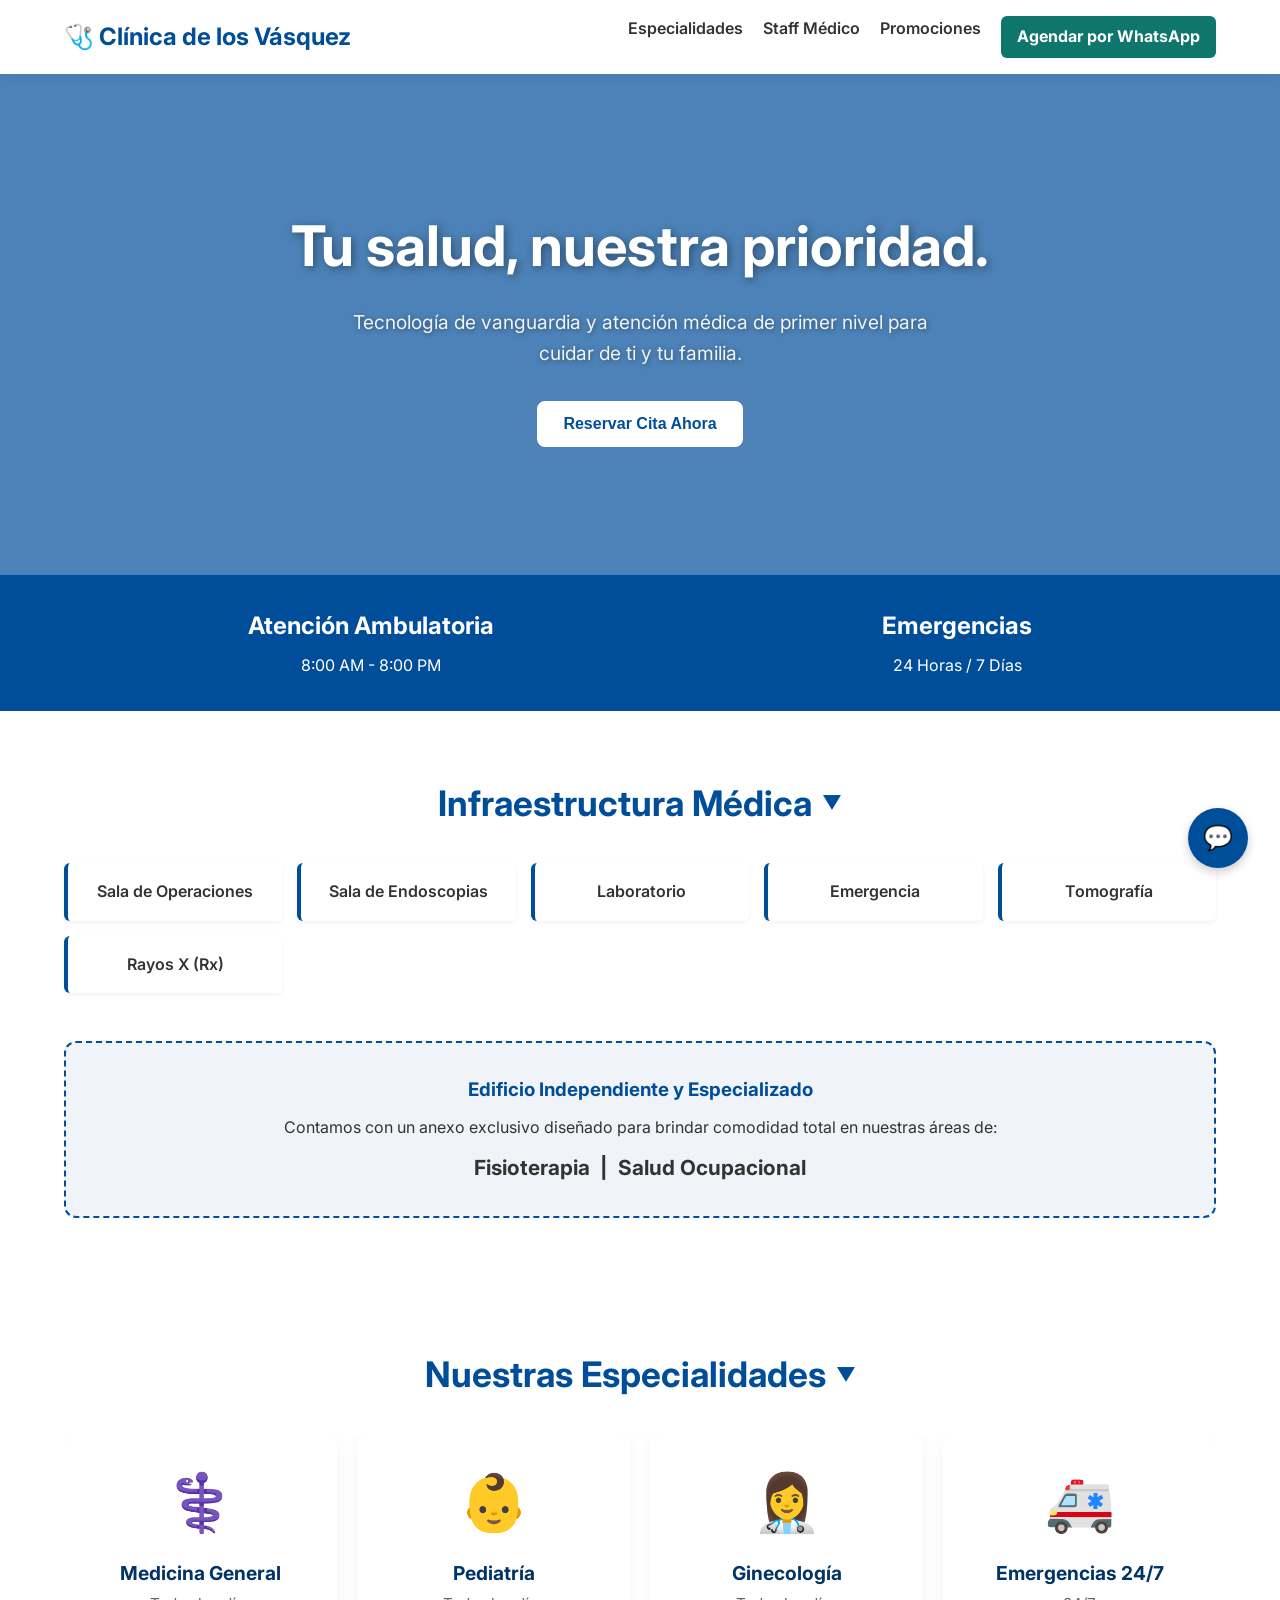
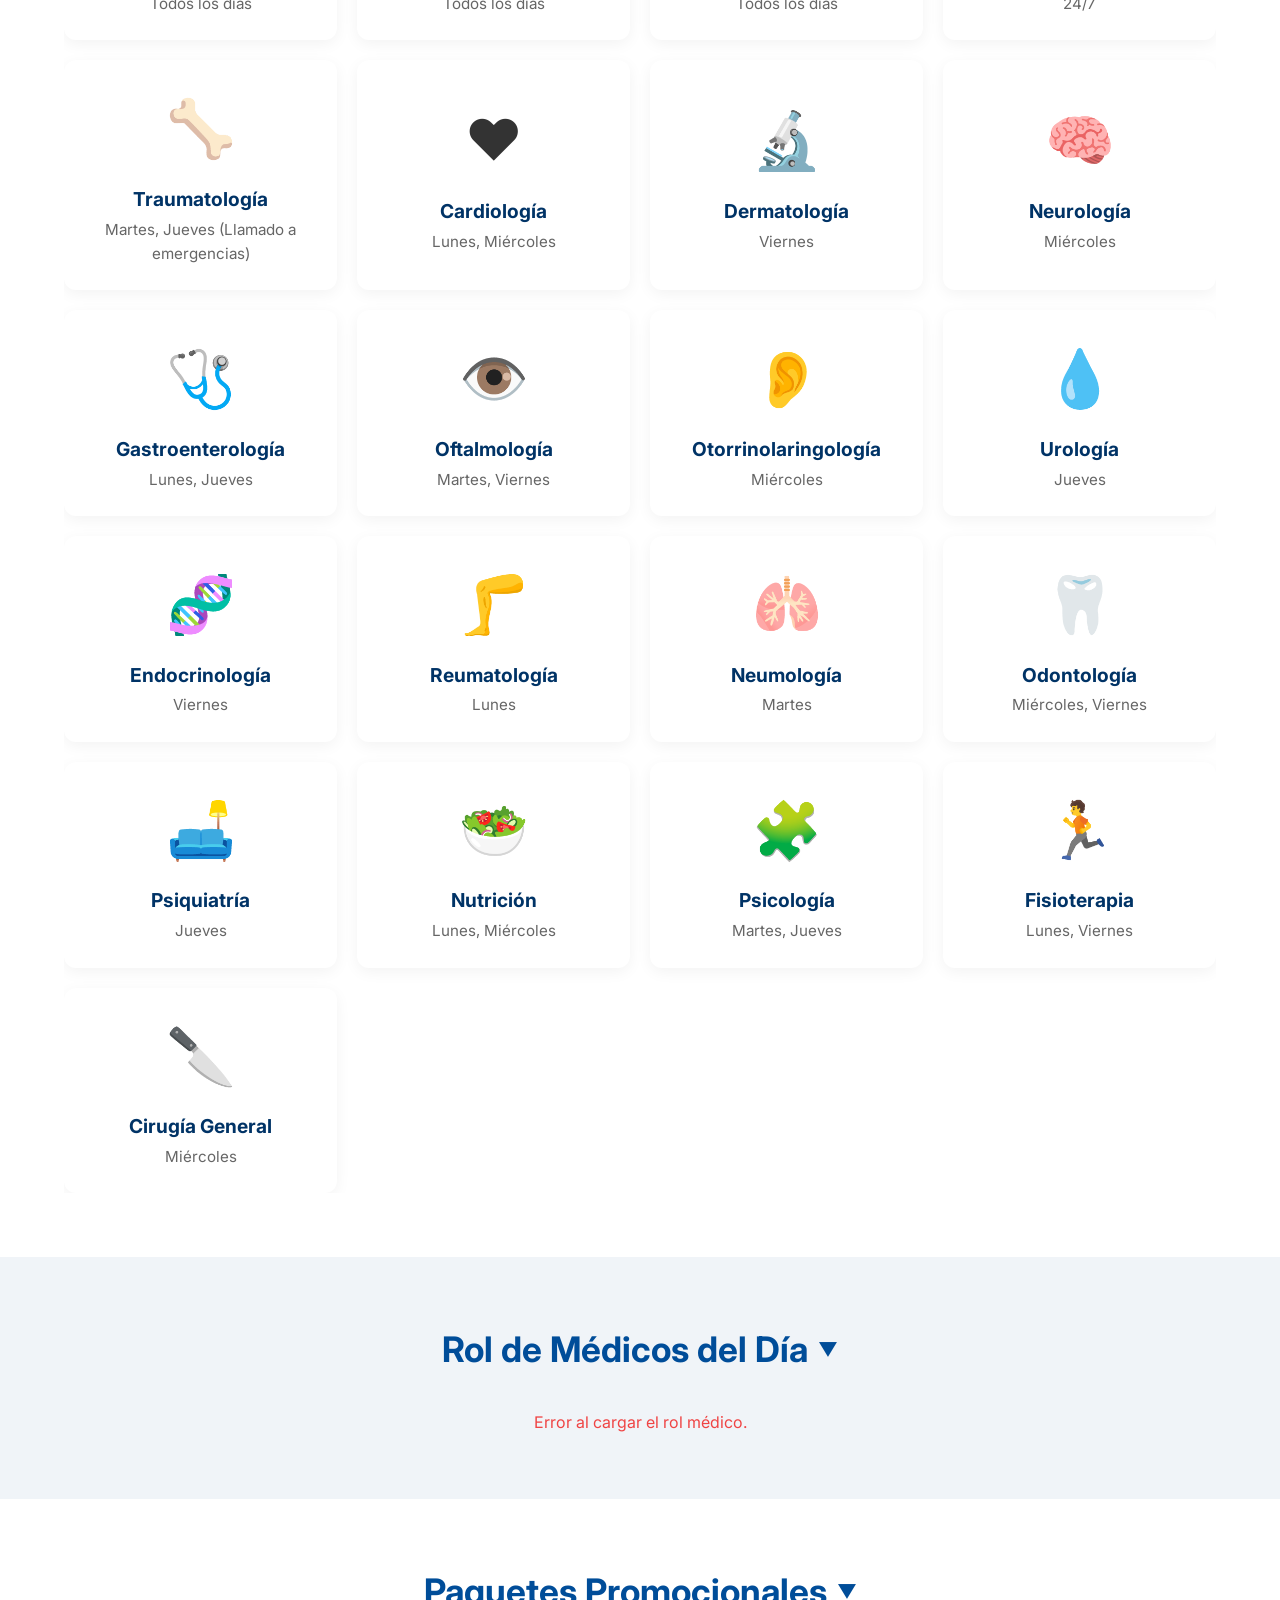
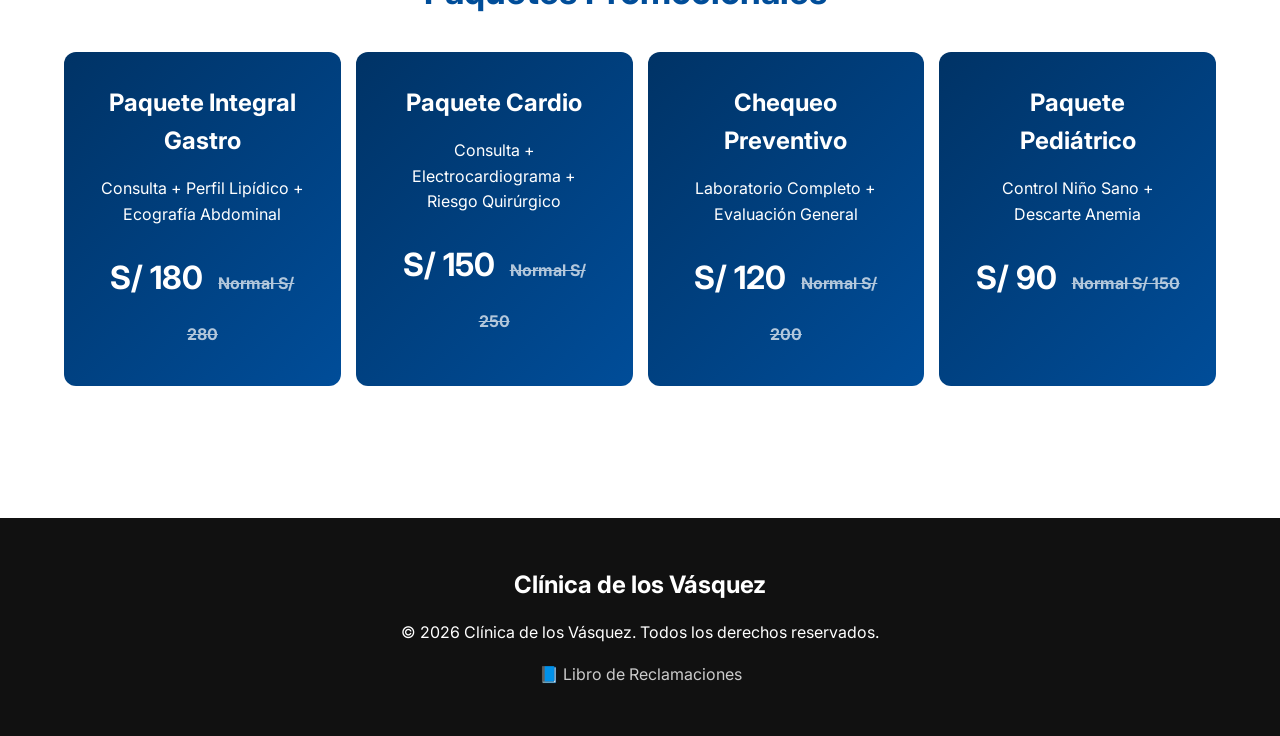
==== index.html @ d48ad659 "Change API URLs to relative paths" ====
<!DOCTYPE html>
<html lang="es">
<head>
  <meta charset="UTF-8">
  <meta name="viewport" content="width=device-width, initial-scale=1.0">
  <title>Clínica de los Vásquez | Salud y Bienestar</title>
  <style>
    @import url('https://fonts.googleapis.com/css2?family=Inter:wght@300;400;600;700&display=swap');
    
    :root {
      --primary: #004d99; /* Blue */
      --secondary: #003366; /* Darker blue */
      --accent: #f0f4f8; /* Light gray */
      --bg: #ffffff; /* White */
      --text: #333333;
      --light-text: #666666;
    }
    
    * { margin: 0; padding: 0; box-sizing: border-box; }
    
    body {
      background-color: var(--bg); color: var(--text);
      font-family: 'Inter', sans-serif; line-height: 1.6;
    }
    
    .navbar {
      background: #fff; padding: 1rem 5%;
      display: flex; justify-content: space-between; align-items: center;
      box-shadow: 0 2px 10px rgba(0,0,0,0.05); position: sticky; top: 0; z-index: 100;
    }
    .logo { font-size: 1.5rem; font-weight: 700; color: var(--primary); }
    .nav-links { display: flex; gap: 20px; }
    .nav-links a { text-decoration: none; color: var(--text); font-weight: 600; }
    
    .hero {
      position: relative;
      padding: 8rem 5%;
      text-align: center;
      color: #fff;
      overflow: hidden;
      background-size: cover;
      background-position: center;
      animation: sliderFade 30s infinite;
    }
    @keyframes sliderFade {
      0%, 25% { background-image: url('https://images.unsplash.com/photo-1519494026892-80bbd2d6fd0d?auto=format&fit=crop&q=80'); }
      33%, 58% { background-image: url('https://images.unsplash.com/photo-1551076805-e18690c5e53b?auto=format&fit=crop&q=80'); }
      66%, 91% { background-image: url('https://images.unsplash.com/photo-1581056771107-24ca5f033842?auto=format&fit=crop&q=80'); }
      100% { background-image: url('https://images.unsplash.com/photo-1519494026892-80bbd2d6fd0d?auto=format&fit=crop&q=80'); }
    }
    .hero-overlay {
      position: absolute;
      top: 0; left: 0; width: 100%; height: 100%;
      background: rgba(0, 77, 153, 0.7); /* Blue semi-transparent overlay */
      z-index: 0;
    }
    .hero h1, .hero p, .hero button { z-index: 1; position: relative; }
    .hero h1 { font-size: 3.5rem; color: #fff; margin-bottom: 1rem; text-shadow: 2px 2px 8px rgba(0,0,0,0.4); position: relative; }
    .hero p { font-size: 1.2rem; color: #f0f4f8; max-width: 600px; margin: 0 auto 2rem; text-shadow: 1px 1px 5px rgba(0,0,0,0.4); position: relative; }
    .btn {
      padding: 0.75rem 1.5rem; background: #fff; color: var(--primary);
      border: 2px solid #fff; border-radius: 8px; font-size: 1rem; font-weight: 700;
      cursor: pointer; transition: 0.3s; position: relative;
    }
    .btn:hover { background: var(--primary); color: #fff; }
    
    .section { padding: 4rem 5%; }
    .section-title { text-align: center; font-size: 2.2rem; margin-bottom: 2rem; color: var(--primary); cursor: pointer; user-select: none; display: flex; align-items: center; justify-content: center; gap: 10px; }
    .section-title::after { content: '▼'; font-size: 1.2rem; transition: transform 0.3s; }
    .section-title.collapsed::after { transform: rotate(-90deg); }
    .collapsible-content { overflow: hidden; transition: max-height 0.4s ease-out, opacity 0.4s; max-height: 2000px; opacity: 1; }
    .collapsible-content.collapsed { max-height: 0; opacity: 0; margin-bottom: 0; padding-bottom: 0; }
    
    /* Info Banner */
    .info-banner {
      background: var(--primary); color: #fff; padding: 2rem 5%;
      display: flex; justify-content: space-around; flex-wrap: wrap; gap: 20px;
    }
    .info-item { text-align: center; }
    .info-item h3 { font-size: 1.5rem; margin-bottom: 0.5rem; }

    /* Facilities Layout */
    .facilities-grid {
      display: grid; grid-template-columns: repeat(auto-fit, minmax(200px, 1fr));
      gap: 15px; margin-bottom: 3rem;
    }
    .facility-box {
      background: #fff; border-left: 4px solid var(--primary);
      padding: 1rem; border-radius: 6px; box-shadow: 0 2px 5px rgba(0,0,0,0.05);
      font-weight: 600; text-align: center;
    }
    .independent-building {
      background: var(--accent); padding: 2rem; border-radius: 12px;
      text-align: center; border: 2px dashed var(--primary); margin-top: 2rem;
    }

    /* Promo Card */
    .promo-card {
        background: linear-gradient(135deg, var(--secondary), var(--primary));
        color: white;
        padding: 2rem;
        border-radius: 12px;
        text-align: center;
        margin-bottom: 20px;
    }
    .promo-card h3 {
        font-size: 1.5rem;
        margin-bottom: 1rem;
    }
    .promo-card .price {
        margin-top: 1.5rem;
        font-size: 2rem;
        font-weight: 700;
    }
    .promo-card .price span {
        font-size: 1rem;
        text-decoration: line-through;
        opacity: 0.7;
        margin-left: 0.5rem;
    }

    /* Specialties Dropdown */
    .specialties-container {
      max-width: 600px; margin: 0 auto; background: #fff;
      border-radius: 8px; box-shadow: 0 4px 10px rgba(0,0,0,0.05); overflow: hidden;
    }
    .specialty-item {
      padding: 1rem 1.5rem; border-bottom: 1px solid #eee;
      display: flex; justify-content: space-between; align-items: center;
    }
    .specialty-item:last-child { border-bottom: none; }
    .specialty-item strong { font-size: 1.1rem; }
    .specialty-item small { color: var(--light-text); }
    
    /* Rol Médico & Especialidades */
    .rol-medico { max-width: 1200px; margin: 0 auto; display: grid; gap: 20px; grid-template-columns: repeat(auto-fit, minmax(250px, 1fr)); }
    .doctor-row {
      background: #fff; padding: 1.5rem; border-radius: 12px;
      display: flex; flex-direction: column; align-items: center; text-align: center;
      box-shadow: 0 4px 15px rgba(0,0,0,0.05); transition: transform 0.3s;
    }
    .doctor-row:hover { transform: translateY(-5px); }
    .doc-photo { width: 90px; height: 90px; border-radius: 50%; object-fit: cover; margin-bottom: 1rem; border: 3px solid var(--primary); }
    .doc-name { font-size: 1.2rem; font-weight: 700; color: var(--secondary); margin-bottom: 0.2rem; }
    .doc-spec { display: inline-block; background: rgba(0, 77, 153, 0.1); color: var(--primary); padding: 0.2rem 0.8rem; border-radius: 20px; font-size: 0.85rem; margin-bottom: 0.8rem; font-weight: 600; }
    .doc-hours { font-size: 0.95rem; color: #555; }
    
    /* Footer */
    footer { background: #111; color: #fff; padding: 3rem 5%; text-align: center; }
    footer a { color: #ccc; text-decoration: none; margin-top: 1rem; display: inline-block; }

    /* Modal Booking */
    .modal-overlay {
      position: fixed; top: 0; left: 0; right: 0; bottom: 0;
      background: rgba(0,0,0,0.6); display: none;
      align-items: center; justify-content: center; z-index: 10000; /* Increased z-index */
    }
    .modal { background: #fff; padding: 2rem; border-radius: 8px; width: 100%; max-width: 500px; max-height: 90vh; overflow-y: auto; text-align: left; box-shadow: 0 10px 30px rgba(0,0,0,0.2); }
    .modal h2 { color: var(--secondary); margin-bottom: 1.5rem; text-align: center; }
    .form-group { margin-bottom: 1.2rem; }
    .form-group label { display: block; margin-bottom: 0.5rem; font-weight: 600; color: var(--text); font-size: 0.9rem; }
    .form-group input, .form-group select { width: 100%; padding: 0.75rem; border: 1px solid #ddd; border-radius: 4px; font-size: 1rem; }
    .slots-container { display: flex; flex-wrap: wrap; gap: 0.5rem; margin-top: 0.5rem; }
    .slot-btn { padding: 0.5rem 1rem; border: 1px solid var(--primary); background: transparent; color: var(--primary); border-radius: 4px; cursor: pointer; transition: 0.3s; }
    .slot-btn:hover, .slot-btn.selected { background: var(--primary); color: #fff; }
    
    .modal-actions { display: flex; gap: 1rem; margin-top: 2rem; }
    .modal-actions button { flex: 1; padding: 1rem; border: none; border-radius: 4px; font-weight: 600; cursor: pointer; transition: 0.3s; font-size: 1rem; }
    .btn-submit { background: var(--primary); color: #fff; }
    .btn-submit:hover { background: var(--secondary); }
    .btn-cancel { background: #e0e0e0; color: #333; }
    .btn-cancel:hover { background: #d0d0d0; }

    /* Botón flotante WhatsApp */
    .whatsapp-btn {
      position: fixed;
      bottom: 2rem;
      right: 2rem;
      background: #25D366;
      color: white;
      width: 60px;
      height: 60px;
      border-radius: 50%;
      display: flex;
      justify-content: center;
      align-items: center;
      font-size: 2rem;
      box-shadow: 0 4px 10px rgba(0,0,0,0.3);
      cursor: pointer;
      z-index: 1000;
      text-decoration: none;
      transition: transform 0.3s;
    }
    .whatsapp-btn:hover {
      transform: scale(1.1);
    }

    /* Chat Widget (Improved) */
    .chat-widget {
      position: fixed; bottom: 2rem; right: 2rem; z-index: 9999;
      display: flex; flex-direction: column; align-items: flex-end;
    }
    .chat-toggle {
      width: 60px; height: 60px; border-radius: 50%; background: var(--primary);
      color: #fff; display: flex; justify-content: center; align-items: center;
      font-size: 1.5rem; cursor: pointer; box-shadow: 0 4px 10px rgba(0,0,0,0.2);
      border: none; transition: transform 0.3s;
    }
    .chat-toggle:hover { transform: scale(1.05); }
    .chat-window {
      width: 350px; height: 500px; max-width: calc(100vw - 4rem); max-height: calc(100vh - 120px);
      background: #fff; border-radius: 12px;
      box-shadow: 0 10px 30px rgba(0,0,0,0.15); display: none; flex-direction: column;
      margin-bottom: 15px; border: 1px solid #eee; overflow: hidden;
    }
    .chat-window.open { display: flex; }
    .chat-header {
      padding: 1rem; background: var(--primary); color: #fff; font-weight: 600;
      display: flex; justify-content: space-between; align-items: center;
    }
    .chat-header-close { cursor: pointer; font-size: 1.2rem; }
    .chat-body { flex: 1; padding: 1rem; overflow-y: auto; background: #f9f9f9; display: flex; flex-direction: column; gap: 10px; }
    .chat-input { display: flex; padding: 10px; border-top: 1px solid #eee; background: #fff; }
    .chat-input input { flex: 1; padding: 8px 15px; border: 1px solid #ddd; border-radius: 20px; outline: none; }
    .chat-input button { background: var(--primary); color: #fff; border: none; width: 35px; border-radius: 50%; cursor: pointer; margin-left: 10px; }
    .msg { padding: 8px 12px; border-radius: 15px; font-size: 0.9rem; max-width: 85%; }
    .msg.bot { background: #fff; border: 1px solid #eee; align-self: flex-start; }
    .msg.user { background: var(--primary); color: #fff; align-self: flex-end; }
    
    /* Responsiveness (Mobile & Tablets) */
    @media (max-width: 768px) {
      .navbar { flex-direction: column; gap: 10px; padding: 1rem; }
      .nav-links { flex-wrap: wrap; justify-content: center; gap: 10px; }
      .hero { padding: 4rem 5%; }
      .hero h1 { font-size: 2.2rem; }
      .hero p { font-size: 1rem; }
      .info-banner { flex-direction: column; text-align: center; }
      .form-group[style*="display: flex"] { flex-direction: column; gap: 0 !important; }
      .form-group[style*="display: flex"] > div { margin-bottom: 1rem; }
      .whatsapp-btn, .chat-toggle { width: 50px; height: 50px; font-size: 1.5rem; }
      .whatsapp-btn { bottom: 1.5rem; right: 1.5rem; }
      .chat-widget { bottom: 1.5rem; right: 1.5rem; }
      .chat-window { max-width: calc(100vw - 3rem); max-height: calc(100vh - 100px); }
      .modal { padding: 1.5rem; }
      .modal-actions { flex-direction: column; }
    }
  </style>
</head>
<body>

  <nav class="navbar">
    <div class="logo">🩺 Clínica de los Vásquez</div>
    <div class="nav-links">
      <a href="#especialidades">Especialidades</a>
      <a href="#rol">Staff Médico</a>
      <a href="#promociones">Promociones</a>
      <a href="https://wa.me/51974071766?text=Hola,%20quiero%20agendar%20una%20cita" style="background: #0f766e; color: #fff; padding: 0.5rem 1rem; border-radius: 6px; font-weight: bold;">Agendar por WhatsApp</a>
    </div>
  </nav>

  <section class="hero">
    <div class="hero-overlay"></div>
    <h1>Tu salud, nuestra prioridad.</h1>
    <p>Tecnología de vanguardia y atención médica de primer nivel para cuidar de ti y tu familia.</p>
    <button class="btn" onclick="openModal()">Reservar Cita Ahora</button>
  </section>

  <div class="info-banner">
    <div class="info-item">
      <h3>Atención Ambulatoria</h3>
      <p id="ambulatory-hours">8:00 AM - 8:00 PM</p>
    </div>
    <div class="info-item">
      <h3>Emergencias</h3>
      <p>24 Horas / 7 Días</p>
    </div>
  </div>

  <section class="section" id="instalaciones" style="background: #fff;">
    <h2 class="section-title">Infraestructura Médica</h2>
    <div class="facilities-grid" id="facilities-grid">
      <!-- Inyectado vía JS -->
    </div>
    <div class="independent-building" id="independent-building">
      <!-- Inyectado vía JS -->
    </div>
  </section>

  <section class="section" id="especialidades">
    <h2 class="section-title" onclick="toggleSection('specialties-list', this)">Nuestras Especialidades</h2>
    <div class="rol-medico collapsible-content" id="specialties-list">
      <!-- Inyectado vía JS -->
    </div>
  </section>

  <section class="section" style="background: var(--accent);" id="rol">
    <h2 class="section-title" onclick="toggleSection('doctors-schedule', this)">Rol de Médicos del Día</h2>
    <div class="rol-medico collapsible-content" id="doctors-schedule">
      <!-- Inyectado vía JS -->
    </div>
  </section>

  <section class="section" id="promociones">
      <h2 class="section-title" onclick="toggleSection('promociones-grid', this)">Paquetes Promocionales</h2>
      <div class="facilities-grid collapsible-content" id="promociones-grid">
          <div class="promo-card">
              <h3>Paquete Integral Gastro</h3>
              <p>Consulta + Perfil Lipídico + Ecografía Abdominal</p>
              <div class="price">S/ 180 <span>Normal S/ 280</span></div>
          </div>
          <div class="promo-card">
              <h3>Paquete Cardio</h3>
              <p>Consulta + Electrocardiograma + Riesgo Quirúrgico</p>
              <div class="price">S/ 150 <span>Normal S/ 250</span></div>
          </div>
          <div class="promo-card">
              <h3>Chequeo Preventivo</h3>
              <p>Laboratorio Completo + Evaluación General</p>
              <div class="price">S/ 120 <span>Normal S/ 200</span></div>
          </div>
          <div class="promo-card">
              <h3>Paquete Pediátrico</h3>
              <p>Control Niño Sano + Descarte Anemia</p>
              <div class="price">S/ 90 <span>Normal S/ 150</span></div>
          </div>
      </div>
  </section>


  <footer>
    <div class="logo" style="color: #fff; margin-bottom: 1rem;">Clínica de los Vásquez</div>
    <p>© 2026 Clínica de los Vásquez. Todos los derechos reservados.</p>
    <a href="reclamaciones.html">📘 Libro de Reclamaciones</a>
  </footer>

  <!-- Modal Reserva -->
  <div class="modal-overlay" id="booking-modal">
    <div class="modal">
      <h2>Agendar Turno</h2>
      <div class="form-group" style="display: flex; gap: 1rem;">
        <div style="flex: 1;">
          <label>Nombres</label>
          <input type="text" id="pat-name" placeholder="Ej. Juan" required>
        </div>
        <div style="flex: 1;">
          <label>Apellidos</label>
          <input type="text" id="pat-surname" placeholder="Ej. Pérez" required>
        </div>
      </div>
      <div class="form-group" style="display: flex; gap: 1rem;">
        <div style="flex: 1;">
          <label>N° DNI</label>
          <input type="text" id="pat-dni" placeholder="Ej. 70000000" required>
        </div>
        <div style="flex: 1;">
          <label>Celular (WhatsApp)</label>
          <input type="text" id="pat-phone" placeholder="Ej. +51999999999" required>
        </div>
      </div>
      <div class="form-group">
        <label>Médico</label>
        <select id="doctor-select" onchange="checkSlots()">
          <option value="">Seleccione un médico</option>
        </select>
      </div>
      <div class="form-group">
        <label>Fecha</label>
        <input type="date" id="date-select" onchange="checkSlots()">
      </div>
      <div class="form-group">
        <label>Turnos Disponibles</label>
        <div id="slots-container" class="slots-container">
          <p style="color: var(--light-text); font-size: 0.9rem;">Seleccione médico y fecha para ver horarios.</p>
        </div>
      </div>
      <div class="modal-actions">
        <button class="btn-submit" onclick="submitBooking()">Agendar</button>
        <button class="btn-cancel" onclick="closeModal()">Cancelar</button>
      </div>
    </div>
  </div>



  <!-- Chat Widget -->
  <div class="chat-widget">
    <div class="chat-window" id="chat-window">
      <div class="chat-header">
        <span>Asistente Médico Virtual</span>
        <span class="chat-header-close" onclick="toggleChat()">✕</span>
      </div>
      <div class="chat-body" id="chat-body">
        <div class="msg bot">Hola, soy el asistente de la Clínica Nirven. ¿Deseas agendar una cita?</div>
      </div>
      <div class="chat-input">
        <input type="text" id="msg-input" placeholder="Escribe aquí..." onkeypress="handleKeyPress(event)">
        <button onclick="sendMessage()">➤</button>
      </div>
    </div>
    <button class="chat-toggle" onclick="toggleChat()">💬</button>
  </div>

  <script src="data/clinic_data.js"></script>
  
  <script>
    function toggleSection(id, headerElement) {
      const el = document.getElementById(id);
      if (el) {
        el.classList.toggle('collapsed');
        headerElement.classList.toggle('collapsed');
      }
    }

    document.addEventListener("DOMContentLoaded", () => {
      if (typeof clinicData !== 'undefined') {
        renderFacilities(clinicData.facilities, clinicData.independent_building);
        renderSpecialties(clinicData.specialties);
        loadLiveSchedule();
      } else {
        console.error("Error: clinicData no está definido.");
      }
    });

    function renderFacilities(facilities, independent) {
      document.getElementById('facilities-grid').innerHTML = facilities.map(f => 
        `<div class="facility-box">${f}</div>`
      ).join('');

      document.getElementById('independent-building').innerHTML = `
        <h3 style="color: var(--primary); margin-bottom: 10px;">Edificio Independiente y Especializado</h3>
        <p>Contamos con un anexo exclusivo diseñado para brindar comodidad total en nuestras áreas de:</p>
        <h4 style="font-size: 1.3rem; margin-top: 10px; color: #333;">
          ${independent.join(' &nbsp;|&nbsp; ')}
        </h4>
      `;
    }

    function renderSpecialties(specs) {
      const list = document.getElementById('specialties-list');
      list.innerHTML = specs.map(s => `
        <div class="doctor-row" style="justify-content: center; min-height: 150px;">
          <div style="font-size: 3.5rem; margin-bottom: 10px;">${s.icon}</div>
          <div class="doc-name">${s.name}</div>
          <div class="doc-hours" style="color: var(--light-text);">${s.availability}</div>
        </div>
      `).join('');
    }

    async function loadLiveSchedule() {
      const daysMap = ['Domingo','Lunes','Martes','Miércoles','Jueves','Viernes','Sábado'];
      const today = daysMap[new Date().getDay()];
      const container = document.getElementById('doctors-schedule');
      container.innerHTML = '<p style="text-align:center; grid-column: 1/-1;">Cargando rol médico...</p>';
      
      try {
        const res = await fetch('/api/doctors/published');
        const docs = await res.json();
        
        const todayDocs = docs.filter(d => 
          d.schedule_rules && (d.schedule_rules.includes(today) || d.schedule_rules.includes('Todos los días') || d.schedule_rules.toLowerCase().includes('lunes a viernes'))
        );
        
        if (todayDocs.length === 0) {
          container.innerHTML = '<p style="text-align:center; grid-column: 1/-1;">No hay médicos programados para hoy.</p>';
          return;
        }

        const randomPhotos = [
          'https://images.unsplash.com/photo-1559839734-2b71ea197ec2?w=128&h=128&fit=crop&q=80',
          'https://images.unsplash.com/photo-1612349317150-e413f6a5b16d?w=128&h=128&fit=crop&q=80',
          'https://images.unsplash.com/photo-1594824436998-a62629b35b6b?w=128&h=128&fit=crop&q=80',
          'https://images.unsplash.com/photo-1622253692010-333f2da6031d?w=128&h=128&fit=crop&q=80',
          'https://images.unsplash.com/photo-1537368910025-700350fe46c7?w=128&h=128&fit=crop&q=80'
        ];

        container.innerHTML = todayDocs.map((d, index) => {
          let hoursDisplay = d.schedule_rules;
          if (d.schedule_rules.includes(' | ')) {
            hoursDisplay = d.schedule_rules.split(' | ')[1];
          }
          
          const fallbackIndex = (d.id || index) % randomPhotos.length;
          const defaultAvatar = randomPhotos[fallbackIndex];
          // Intenta cargar la foto real de la carpeta, si falla usa el avatar generado
          const photoUrl = `img/publicidad/fotos_rol/${d.id}/foto.jpg`;
          
          return `
          <div class="doctor-row">
            <img src="${photoUrl}" onerror="this.onerror=null; this.src='${defaultAvatar}';" alt="${d.name}" class="doc-photo" />
            <div class="doc-name">${d.name}</div>
            <div class="doc-spec">${d.specialty}</div>
            <div class="doc-hours">
              🗓 Hoy: <strong>${hoursDisplay}</strong>
            </div>
          </div>
        `}).join('');
      } catch (e) {
        container.innerHTML = '<p style="text-align:center; color:#ef4444; grid-column: 1/-1;">Error al cargar el rol médico.</p>';
      }
    }

    async function loadLiveDoctors() {
      try {
        const res = await fetch('/api/doctors/published');
        const docs = await res.json();
        const select = document.getElementById('doctor-select');
        select.innerHTML = '<option value="">Seleccione un Médico...</option>';
        docs.forEach(d => {
          select.innerHTML += `<option value="${d.id}">${d.name} (${d.specialty})</option>`;
        });
      } catch (e) {
        console.error("Error loading doctors from API", e);
      }
    }

    // === Booking Modal Logic ===
    let selectedSlot = null;

    async function checkSlots() {
      const docId = document.getElementById('doctor-select').value;
      const date = document.getElementById('date-select').value;
      const container = document.getElementById('slots-container');
      selectedSlot = null;

      if (!docId || !date) {
        container.innerHTML = '<p style="color: var(--light-text); font-size: 0.9rem;">Seleccione médico y fecha para ver horarios.</p>';
        return;
      }

      try {
        const res = await fetch(`/api/slots?doctor_id=${docId}&date=${date}`);
        const slots = await res.json();

        if (slots.length === 0) {
          container.innerHTML = '<p style="color: red; font-size: 0.9rem;">No hay turnos generados para este día.</p>';
          return;
        }

        container.innerHTML = '';
        slots.forEach(slot => {
          if (slot.status === 'available') {
            const btn = document.createElement('button');
            btn.className = 'slot-btn';
            btn.innerText = `${slot.start_time}`;
            btn.onclick = () => {
              document.querySelectorAll('.slot-btn').forEach(b => b.classList.remove('selected'));
              btn.classList.add('selected');
              selectedSlot = slot;
            };
            container.appendChild(btn);
          }
        });
        
        if(container.innerHTML === '') {
          container.innerHTML = '<p style="color: red; font-size: 0.9rem;">Todos los turnos están ocupados.</p>';
        }

      } catch (error) {
        console.error(error);
        container.innerHTML = '<p style="color: red; font-size: 0.9rem;">Error al cargar horarios.</p>';
      }
    }

    async function submitBooking() {
      const docSelect = document.getElementById('doctor-select');
      const docId = docSelect.value;
      const date = document.getElementById('date-select').value;
      const name = document.getElementById('pat-name').value;
      const surname = document.getElementById('pat-surname').value;
      const dni = document.getElementById('pat-dni').value;
      const phone = document.getElementById('pat-phone').value;

      if (!name || !surname || !dni || !phone || !docId || !date || !selectedSlot) {
        alert("Por favor complete todos los datos y seleccione un horario disponible.");
        return;
      }

      try {
        const res = await fetch('/api/appointments', {
          method: 'POST',
          headers: { 'Content-Type': 'application/json' },
          body: JSON.stringify({
            doctor_id: docId,
            date: date,
            time: selectedSlot.start_time,
            slot_id: selectedSlot.id,
            name: name,
            surname: surname,
            dni: dni,
            phone: phone
          })
        });

        const data = await res.json();
        if (data.success) {
          alert(`¡Cita agendada con éxito!\nSe enviará un mensaje de confirmación por WhatsApp a ${phone}.`);
          closeModal();
        } else {
          alert("Hubo un error al agendar la cita.");
        }
      } catch (error) {
        console.error(error);
        alert("Error de conexión con el servidor.");
      }
    }

    function openModal() { 
      document.getElementById('booking-modal').style.display = 'flex'; 
      loadLiveDoctors();
    }
    
    function closeModal() { 
      document.getElementById('booking-modal').style.display = 'none'; 
      selectedSlot = null;
    }

    // Chat logic
    function toggleChat() {
      const cw = document.getElementById('chat-window');
      cw.classList.toggle('open');
    }

    function handleKeyPress(e) { if(e.key === 'Enter') sendMessage(); }

    function sendMessage() {
      const input = document.getElementById('msg-input');
      const text = input.value.trim();
      if(!text) return;
      const chatBody = document.getElementById('chat-body');
      chatBody.innerHTML += `<div class="msg user">${text}</div>`;
      input.value = '';
      
      setTimeout(() => {
        chatBody.innerHTML += `<div class="msg bot">Procesando tu solicitud... En breve te responderemos.</div>`;
        chatBody.scrollTop = chatBody.scrollHeight;
      }, 1000);
    }
  </script>
</body>
</html>
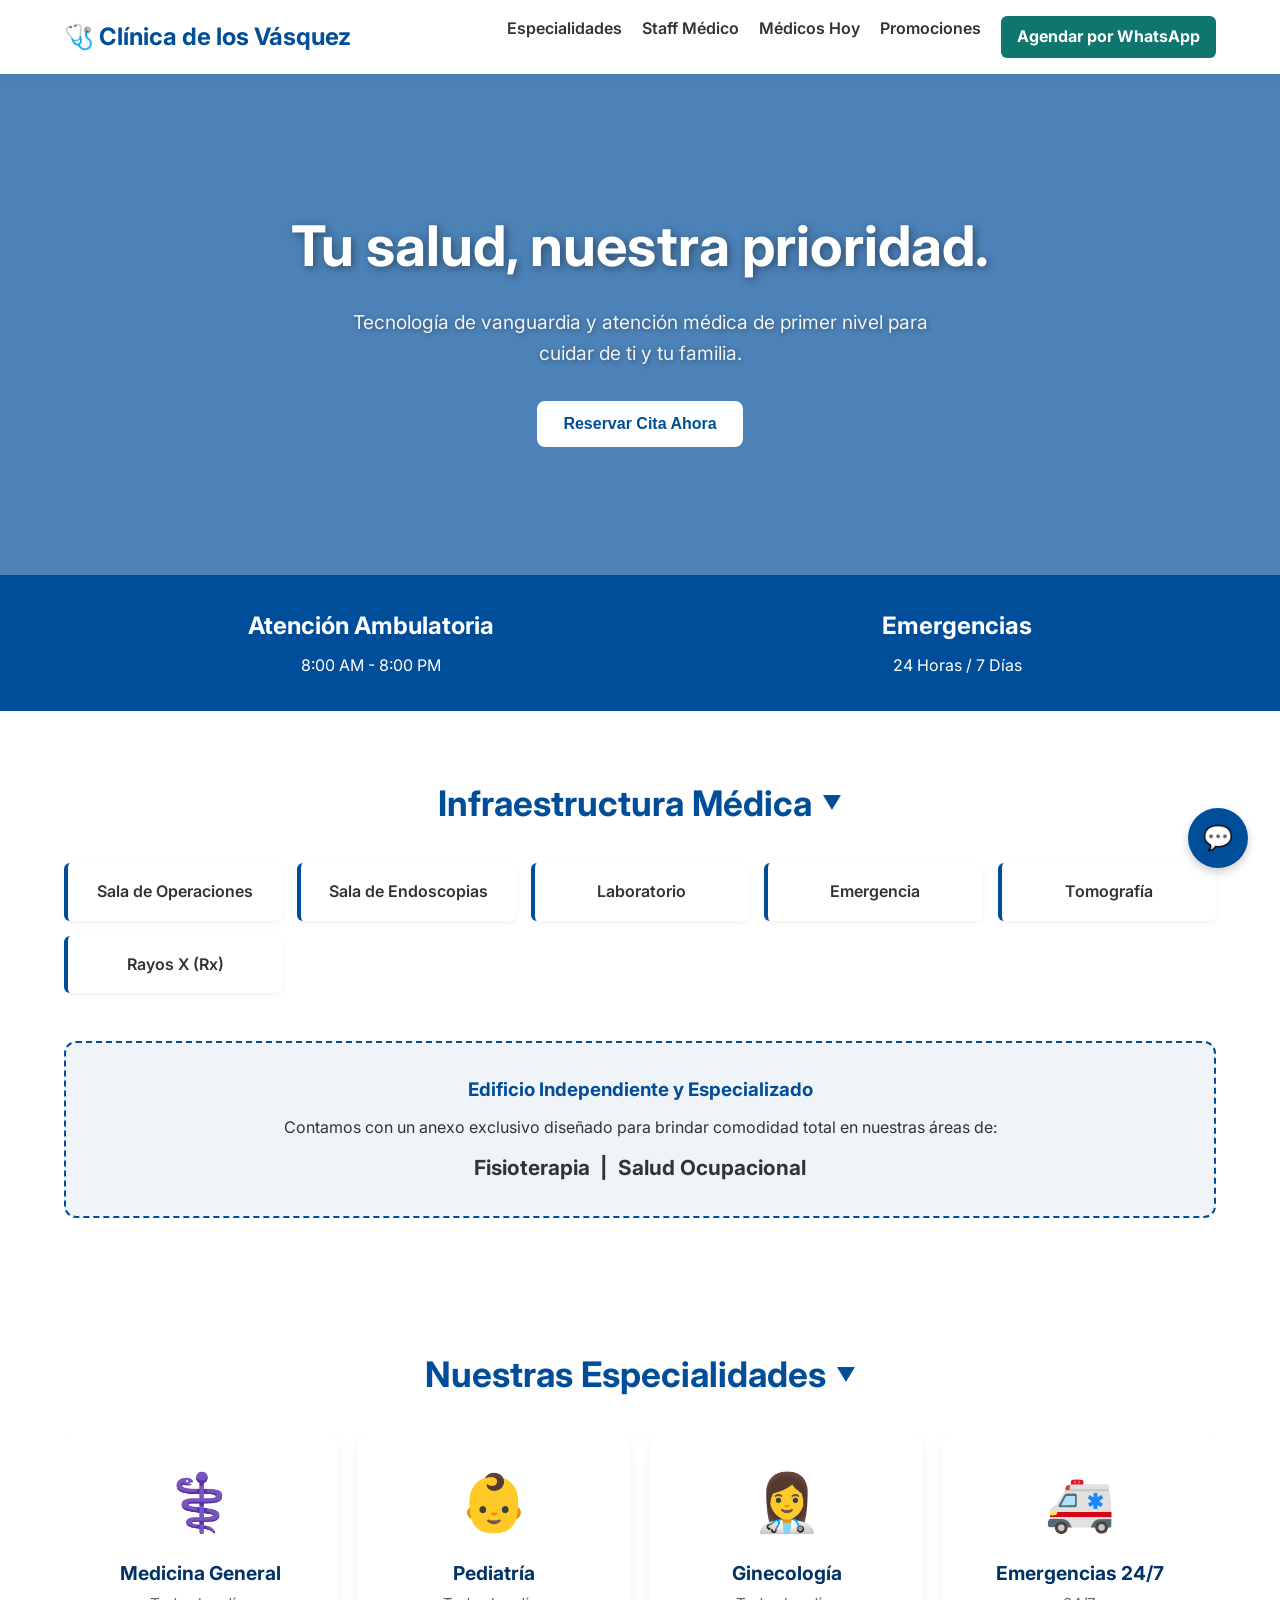
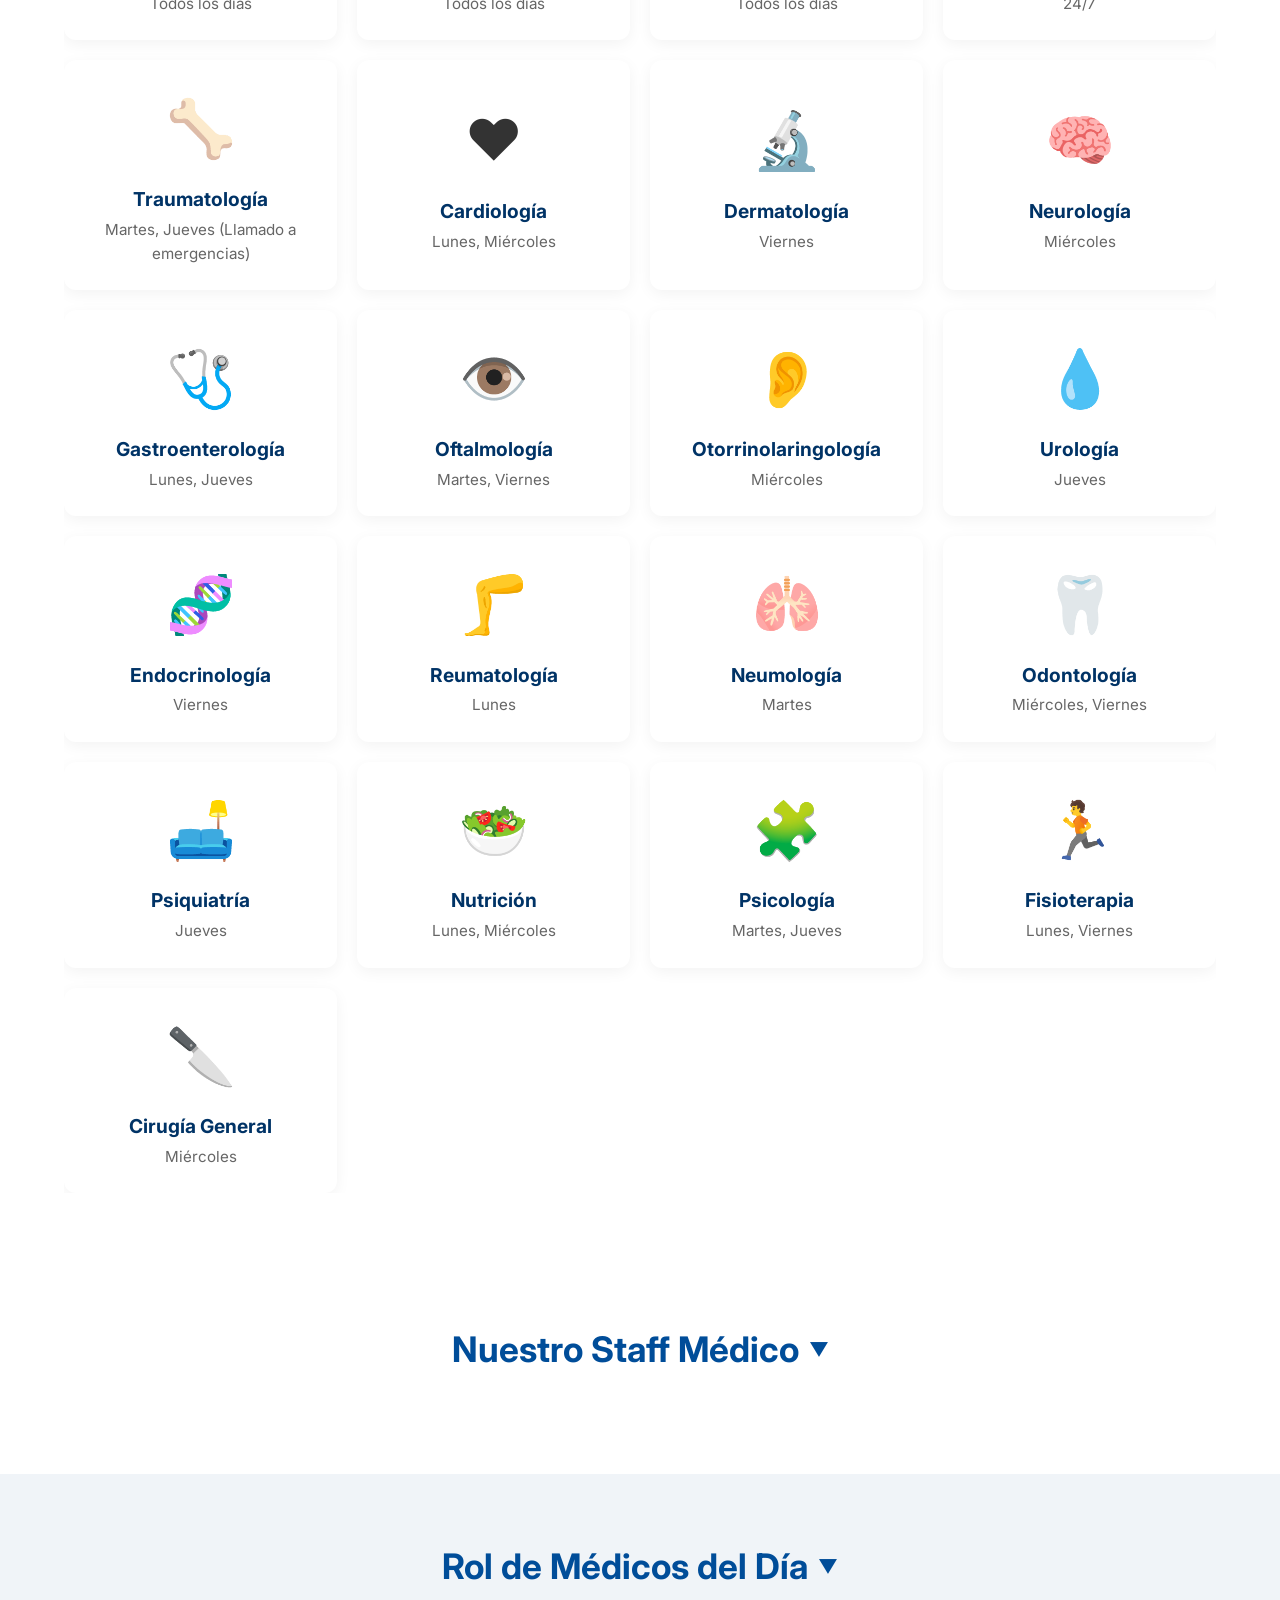
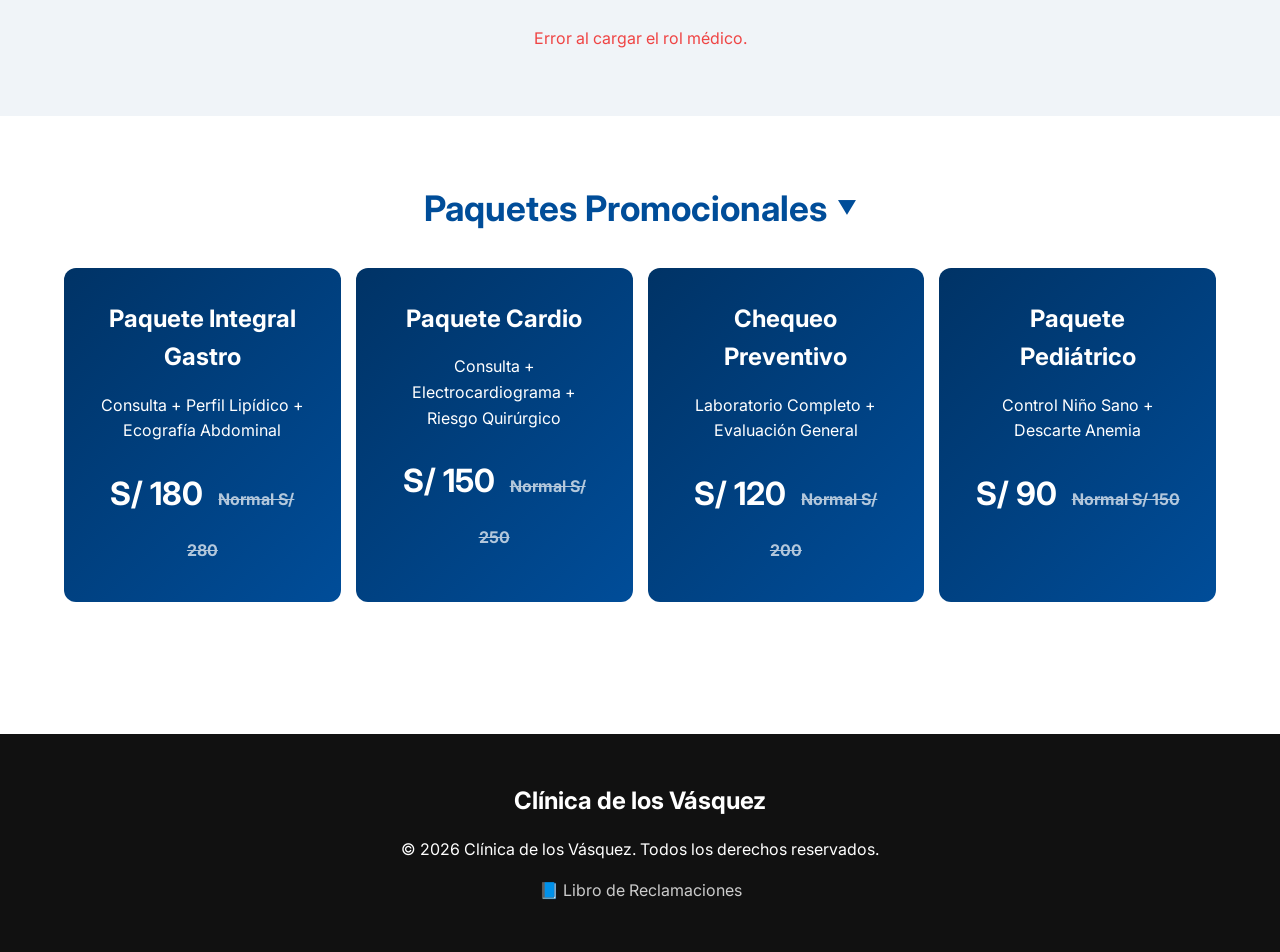
==== commit 2e2d4494: "Add hamburger menu and Staff Medico section with CMP" ====
--- a/index.html
+++ b/index.html
@@ -227,8 +227,20 @@
     .msg.bot { background: #fff; border: 1px solid #eee; align-self: flex-start; }
     .msg.user { background: var(--primary); color: #fff; align-self: flex-end; }
     
+    .menu-icon { display: none; font-size: 2rem; cursor: pointer; color: var(--primary); user-select: none; }
+    
     /* Responsiveness (Mobile & Tablets) */
     @media (max-width: 768px) {
+      .menu-icon { display: block; }
+      .nav-links { display: none; flex-direction: column; width: 100%; text-align: center; background: #fff; padding: 1rem 0; box-shadow: 0 4px 10px rgba(0,0,0,0.1); position: absolute; top: 100%; left: 0; }
+      .nav-links.active { display: flex; }
+      .navbar { flex-wrap: wrap; position: relative; }
+      .rol-medico { grid-template-columns: repeat(2, 1fr) !important; gap: 10px; padding: 0 10px; }
+      .doctor-row { padding: 1rem 0.5rem; }
+      .doc-photo { width: 60px; height: 60px; }
+      .doc-name { font-size: 0.95rem; }
+      .doc-spec { font-size: 0.75rem; padding: 0.2rem 0.4rem; }
+      
       .navbar { flex-direction: column; gap: 10px; padding: 1rem; }
       .nav-links { flex-wrap: wrap; justify-content: center; gap: 10px; }
       .hero { padding: 4rem 5%; }
@@ -250,10 +262,12 @@
 
   <nav class="navbar">
     <div class="logo">🩺 Clínica de los Vásquez</div>
-    <div class="nav-links">
-      <a href="#especialidades">Especialidades</a>
-      <a href="#rol">Staff Médico</a>
-      <a href="#promociones">Promociones</a>
+    <div class="menu-icon" onclick="toggleMenu()">☰</div>
+    <div class="nav-links" id="nav-links">
+      <a href="#especialidades" onclick="toggleMenu()">Especialidades</a>
+      <a href="#staff" onclick="toggleMenu()">Staff Médico</a>
+      <a href="#rol" onclick="toggleMenu()">Médicos Hoy</a>
+      <a href="#promociones" onclick="toggleMenu()">Promociones</a>
       <a href="https://wa.me/51974071766?text=Hola,%20quiero%20agendar%20una%20cita" style="background: #0f766e; color: #fff; padding: 0.5rem 1rem; border-radius: 6px; font-weight: bold;">Agendar por WhatsApp</a>
     </div>
   </nav>
@@ -289,6 +303,13 @@
   <section class="section" id="especialidades">
     <h2 class="section-title" onclick="toggleSection('specialties-list', this)">Nuestras Especialidades</h2>
     <div class="rol-medico collapsible-content" id="specialties-list">
+      <!-- Inyectado vía JS -->
+    </div>
+  </section>
+
+  <section class="section" style="background: #fff;" id="staff">
+    <h2 class="section-title" onclick="toggleSection('staff-list', this)">Nuestro Staff Médico</h2>
+    <div class="rol-medico collapsible-content" id="staff-list">
       <!-- Inyectado vía JS -->
     </div>
   </section>
@@ -461,26 +482,44 @@
         );
         
         if (todayDocs.length === 0) {
-          container.innerHTML = '<p style="text-align:center; grid-column: 1/-1;">No hay médicos programados para hoy.</p>';
-          return;
+          document.getElementById('doctors-schedule').innerHTML = '<p style="text-align:center; grid-column: 1/-1;">No hay médicos programados para hoy.</p>';
         }
 
-        const randomPhotos = [
-          'https://images.unsplash.com/photo-1559839734-2b71ea197ec2?w=128&h=128&fit=crop&q=80',
-          'https://images.unsplash.com/photo-1612349317150-e413f6a5b16d?w=128&h=128&fit=crop&q=80',
-          'https://images.unsplash.com/photo-1594824436998-a62629b35b6b?w=128&h=128&fit=crop&q=80',
-          'https://images.unsplash.com/photo-1622253692010-333f2da6031d?w=128&h=128&fit=crop&q=80',
-          'https://images.unsplash.com/photo-1537368910025-700350fe46c7?w=128&h=128&fit=crop&q=80'
+        const photos = [
+          'https://images.unsplash.com/photo-1612349317150-e413f6a5b16d?auto=format&fit=crop&q=80&w=150&h=150',
+          'https://images.unsplash.com/photo-1594824432257-3a131b740e53?auto=format&fit=crop&q=80&w=150&h=150',
+          'https://images.unsplash.com/photo-1559839734-2b71ea197ec2?auto=format&fit=crop&q=80&w=150&h=150',
+          'https://images.unsplash.com/photo-1622253692010-333f2da6031d?auto=format&fit=crop&q=80&w=150&h=150',
+          'https://images.unsplash.com/photo-1537368910025-702800faa86b?auto=format&fit=crop&q=80&w=150&h=150'
         ];
-
+        
+        const staffList = document.getElementById('staff-list');
+        staffList.innerHTML = '';
+        if (docs.length === 0) {
+           staffList.innerHTML = '<p style="grid-column: 1/-1; text-align: center;">No hay médicos registrados.</p>';
+        } else {
+           docs.forEach((doc, i) => {
+              const fakeCMP = `CMP: ${Math.floor(10000 + doc.id * 1234)}`;
+              staffList.innerHTML += `
+                <div class="doctor-row">
+                  <img src="${photos[i % photos.length]}" alt="Doctor" class="doc-photo">
+                  <div class="doc-name">${doc.name}</div>
+                  <div class="doc-spec">${doc.specialty || 'General'}</div>
+                  <div class="doc-hours">${fakeCMP}</div>
+                </div>
+              `;
+           });
+        }
+
+        const container = document.getElementById('doctors-schedule');
         container.innerHTML = todayDocs.map((d, index) => {
           let hoursDisplay = d.schedule_rules;
           if (d.schedule_rules.includes(' | ')) {
             hoursDisplay = d.schedule_rules.split(' | ')[1];
           }
           
-          const fallbackIndex = (d.id || index) % randomPhotos.length;
-          const defaultAvatar = randomPhotos[fallbackIndex];
+          const fallbackIndex = (d.id || index) % photos.length;
+          const defaultAvatar = photos[fallbackIndex];
           // Intenta cargar la foto real de la carpeta, si falla usa el avatar generado
           const photoUrl = `img/publicidad/fotos_rol/${d.id}/foto.jpg`;
           
@@ -636,5 +675,13 @@
       }, 1000);
     }
   </script>
+  <script>
+    function toggleMenu() {
+      const navLinks = document.getElementById('nav-links');
+      if(window.innerWidth <= 768) {
+        navLinks.classList.toggle('active');
+      }
+    }
+  </script>
 </body>
 </html>
